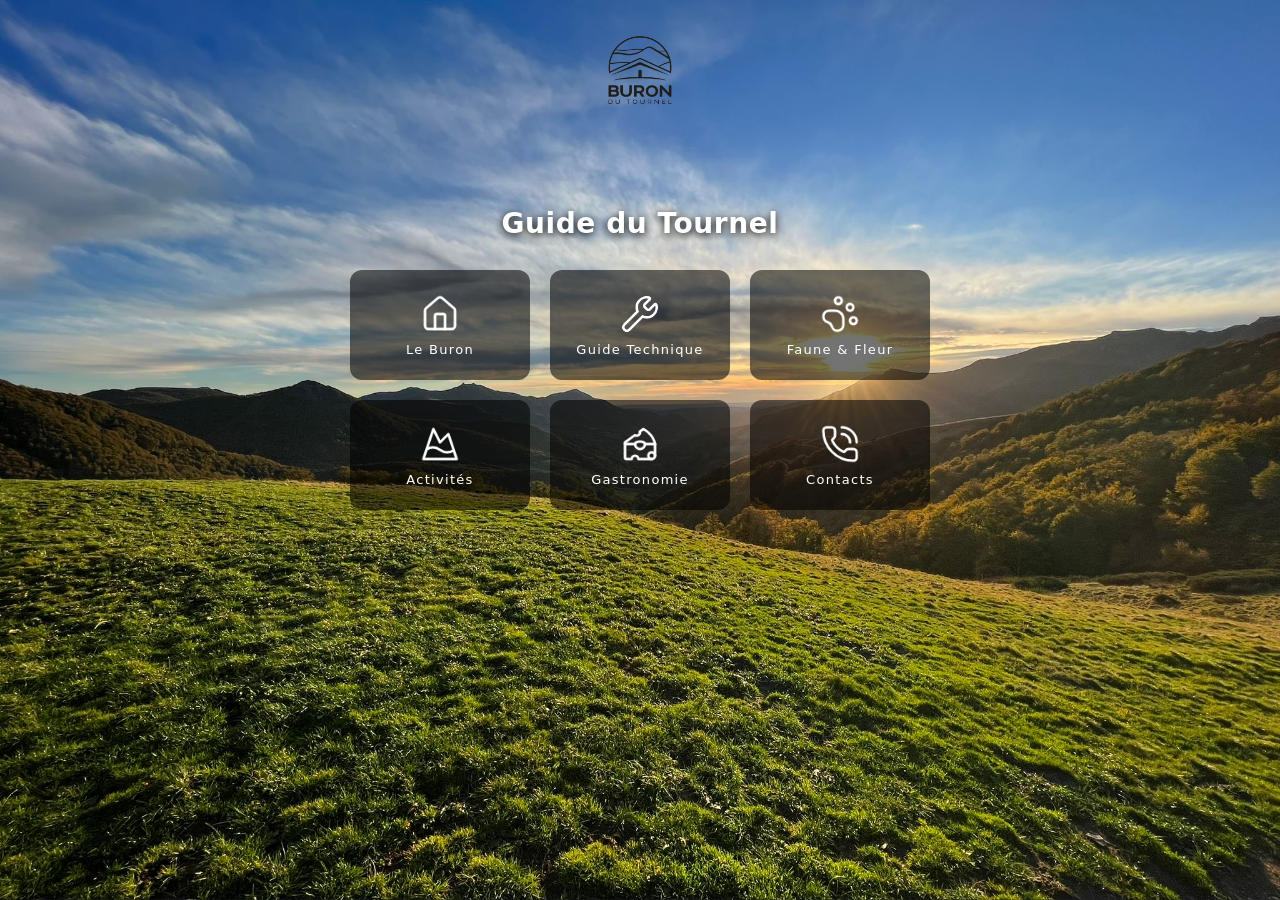
==== index.html @ 58b6298d "update leburon.html" ====
<!DOCTYPE html>
<html lang="fr">
<head>

  <meta charset="UTF-8">
  <meta name="viewport" content="width=device-width, initial-scale=1.0">
  
  <title>Guide du Tournel</title>
  
  <link rel="manifest" href="./manifest.json">
  <link rel="stylesheet" href="./css/styles.css">
  <link rel="stylesheet" href="./css/pages.css">
  <link rel="icon" href="./img/logo.png" type="image/png"/>

</head>

<body>
  <!-- Persistent background, never reloaded between pages -->
  <div class="background"></div>

  <header class="nav">
    <a href="#" data-page="home" class="nav-logo-link" aria-label="Go to home">
      <img src="./img/logo-192.png" alt="Logo" class="nav-logo">
    </a>
  </header>

  <main id="content">
      <!-- Page content gets injected here by router.js -->
  </main>

  <footer class="bottom-nav" id="bottomNav">
    <!-- Arrows &#9664/&#9654 -->
    <button class="nav-arrow" id="navBack" aria-label="Go back">&#10094;</button>
    
    <a href="#" data-page="home" class="nav-link">
      <img src="./img/house_br.png" alt="" class="nav-icon">
      <!--<span>Accueil</span>-->
    </a>
    <!--
    <a href="#" data-page="about" class="nav-link">Infos</a>
    -->
    
    <button class="nav-arrow" id="navForward" aria-label="Go forward">&#10095;</button>
  </footer>

  <!-- Order matters -->
  <script src="./js/gallery_carousel.js"></script>
  <script src="./js/router.js"></script>  
  <script src="./js/header_nav.js"></script> 
  <script src="./js/footer_nav.js"></script>  
  <script src="./js/main.js"></script>
</body>
</html>
---- css/styles.css ----
/* ---------- index.html ------------*/
/* ----------- home.html ------------*/

/* ---------- Reset / base --------- */
* {
  box-sizing: border-box;
}

html, body {
  margin: 0;
  padding: 0;
  height: 100%;
  font-family: system-ui, -apple-system, "Segoe UI", Roboto, sans-serif;
  color: #f0f0f5;
}

/* ---------- Persistent background ---------- */
/* This element is created once in index.html and never removed,
   so it never flashes/reloads between "page" changes. */
.background {
  position: fixed;
  inset: 0;
  z-index: -1;
  /*background: linear-gradient(to bottom, #1e1e2f, #2b2b45);*/
  background-image: url("../img/view1.jpg");
  background-size: cover;
  background-position: center;
  background-repeat: no-repeat;
  background-attachment: fixed;
}

/* ---------- Header ---------- */
.nav {
  position: fixed;
  top: 0;
  left: 0;
  right: 0;
  z-index: 2;
  display: flex;
  align-items: center;
  justify-content: center;
  padding: 20px 0 0 0;/*1rem 2rem;*/
 /* background: rgba(30, 30, 47, 0.85);
  backdrop-filter: blur(8px);*/
}

.nav-logo-link {
  display: flex;
  align-items: center;
}

.nav-logo {
  height: 100px;
  display: block;
  transition: transform 0.1s linear, opacity 0.1s linear;
  will-change: transform;
}

/* ---------- Content area ---------- */
#content {
  position: relative;
  z-index: 1;
  min-height: 100%;

  opacity: 1;
  transition: opacity 0.2s ease;

  color:black;
  padding: 150px 0 4% 0;
}

#content.fading {
  opacity: 0;
}

/* ---------- Bottom nav (scroll-aware) ---------- */
.bottom-nav {
  position: fixed;
  left: 0;
  right: 0;
  bottom: 0;
  z-index: 2;
  display: flex;
  align-items: center;
  justify-content: center;
  gap: 2rem;
  padding: 0.8rem 0;
  background: rgba(30, 30, 47, 0.85);
  backdrop-filter: blur(8px);

  transform: translateY(100%);
  transition: transform 0.25s ease;
}

.bottom-nav.visible {
  transform: translateY(0);
}

.bottom-nav.hidden {
  display: none;
}

.nav-arrow {
  background: none;
  border: none;
  color: #f0f0f5;
  font-size: 1.4rem;
  cursor: pointer;
  opacity: 0.8;
  padding: 0 0.5rem;
  transition: opacity 0.15s ease;
}

.nav-arrow:hover {
  opacity: 1;
}

.nav-arrow:disabled {
  opacity: 0.3;
  cursor: default;
}

/* For text nav_link only 
.nav-link {
  color: #f0f0f5;
  text-decoration: none;
  font-weight: 600;
  opacity: 0.8;
  transition: opacity 0.15s ease;
}
*/

.nav-link {
  display: flex;
  flex-direction: column; /* or row, depending on layout */
  align-items: center;
  gap: 4px;
}

.nav-link:hover {
  opacity: 1;
}

.nav-icon {
  width: 22px;
  height: 22px;
  display: block;
}

/* ---------- HOME MENU ---------- */
.page_menu {
  padding:3% 5%;
  margin:0 15%;
  text-align: center;
}

/* MENU TITLE */
.page_menu h1 {
  margin-bottom: 30px;
  font-size: 28px;
  /*font-size: clamp(10px, 4vw, 35px);*/
  font-weight: 600;
  letter-spacing: 0.02em;
  color: white;
  text-shadow:
    0 2px 8px rgba(0, 0, 0, 1.5);
}

/* MENU GRID */
.menu {
  display: grid;
  grid-template-columns: repeat(3, 180px);
  gap:20px;
  justify-content: center;
}

/* ICON BUTTON */
.menu-item {
  display: flex;
  flex-direction: column;
  align-items: center;
  justify-content: center;

  width: 180px;
  height: 110px;

  background: rgba(0, 0, 0, 0.55);
  border-radius: 12px;

  text-decoration: none;
  color: white;

  transition: 0.2s ease;
}

/* ICON */
.menu-item img {
  width: 40px;
  height: 40px;
  margin-bottom: 8px;
}

/* LABEL */
.menu-item span {
  font-size: 13px;
  font-weight: 500;
  letter-spacing: 0.1em;
}

/* HOVER */
.menu-item:hover {
  background: rgba(0, 0, 0, 0.75);
  transform: scale(1.05);
}
---- css/pages.css ----
/* ---------- PAGES SETUP ---------- */
.page {
  padding:3% 5%;
  margin:0 15%;
  text-align: justify;
  background: rgba(252, 252, 252, 0.8);
}

/* -------- LeBuron TIMELINE -------- */
 .timeline {
    position: relative;
    max-width: 700px;
    margin: 40px auto 0 auto;
  }

.item {
    position: relative;
}

.item::after {
    content: "";
    position: absolute;
    left: 50%;
    top: 16px;          /* starts just below the dot */
    bottom: -10px;      /* extends into the next item */
    border-left: 4px dotted red;
    transform: translateX(-50%);
}

.item:last-child::after {
    display: none;
}

  /* the red dot marker on the line */
  .mark {
    position: absolute;
    left: 50%;
    top: 0;
    width: 15px;
    height: 15px;
    background: #e53228;
    border-radius: 50%;
    transform: translateX(-50%);
    z-index: 1;
  }

  .content_timeline {
    width: 50%;
    padding: 0 40px;
    box-sizing: border-box;
    /*background-color:pink;*/
    height: 100px;
  }

  /* odd items: text on the LEFT, right-aligned */
  .item:nth-child(odd) .content_timeline {
    margin-right: 50%;
    text-align: right;
  }

  /* even items: text on the RIGHT, left-aligned */
  .item:nth-child(even) .content_timeline {
    margin-left: 50%;
    text-align: left;
  }

  .date {
    color: #e53228;
    font-weight: 700;
    font-size: 1.1rem;
    margin: 0 0 4px 0;
  }

  .desc {
    color: #1a1a1a;
    font-size: 1.05rem;
    line-height: 1.4;
    margin: 0;
  }

  /* ---------- LeBuron GALERY ---------- */
    .carousel {
    position: relative;
    max-width: 700px;
    margin: 30px auto 0 auto;
    border-radius: 12px;
    overflow: hidden;
    background: #eee;
    box-shadow: 0 4px 20px rgba(0,0,0,0.08);
  }

  .carousel-track {
    position: relative;
    width: 100%;
    aspect-ratio: 4 / 3;
  }

  .slide {
    position: absolute;
    inset: 0;
    opacity: 0;
    transition: opacity 0.4s ease;
    pointer-events: none;
  }

  .slide.active {
    opacity: 1;
    pointer-events: auto;
  }

  .slide img {
    width: 100%;
    height: 100%;
    object-fit: cover;
    display: block;
    cursor: pointer;
  }

  .caption-bar {
    position: absolute;
    bottom: 0;
    left: 0;
    right: 0;
    padding: 14px 18px;
    background: linear-gradient(to top, rgba(0,0,0,0.65), transparent);
    color: #fff;
    font-size: 0.95rem;
    display: flex;
    justify-content: space-between;
    align-items: center;
  }

  .expand-btn {
    background: rgba(255,255,255,0.15);
    border: none;
    color: #fff;
    border-radius: 6px;
    width: 30px;
    height: 30px;
    cursor: pointer;
    font-size: 0.9rem;
  }

  .expand-btn:hover {
    background: #e53228;
  }

  /* --- CAROUSEL ARROWS --- */
  .car-btn {
    position: absolute;
    top: 50%;
    transform: translateY(-50%);
    width: 42px;
    height: 42px;
    border-radius: 50%;
    border: none;
    background: rgba(255,255,255,0.85);
    box-shadow: 0 2px 10px rgba(0,0,0,0.15);
    font-size: 1.3rem;
    color: #1a1a1a;
    cursor: pointer;
    z-index: 5;
  }

  .car-btn:hover {
    background: #e53228;
    color: #fff;
  }

  .car-btn.prev { left: 14px; }
  .car-btn.next { right: 14px; }

  /* --- DOTS --- */
  .dots {
    display: flex;
    justify-content: center;
    gap: 8px;
    margin-top: 16px;
  }

  .dot {
    width: 9px;
    height: 9px;
    border-radius: 50%;
    background: #d9d9d9;
    cursor: pointer;
    border: none;
    padding: 0;
    transition: background 0.2s ease;
  }

  .dot.active {
    background: #e53228;
  }

  /* --- FULLSCREEN VIEWER --- */
  .viewer {
    display: none;
    position: fixed;
    inset: 0;
    background: rgba(0,0,0,0.92);
    align-items: center;
    justify-content: center;
    z-index: 100;
    padding: 20px;
  }

  .viewer.active {
    display: flex;
  }

  .viewer img {
    max-width: 92vw;
    max-height: 88vh;
    border-radius: 6px;
    box-shadow: 0 10px 40px rgba(0,0,0,0.5);
  }

  .viewer .caption {
    position: absolute;
    bottom: 30px;
    left: 0;
    right: 0;
    text-align: center;
    color: #ddd;
    font-size: 0.95rem;
  }

  .viewer .close,
  .viewer .prev,
  .viewer .next {
    position: absolute;
    background: none;
    border: none;
    color: #fff;
    font-size: 2rem;
    cursor: pointer;
    line-height: 1;
    padding: 10px;
    user-select: none;
  }

  .viewer .close { top: 20px; right: 30px; }
  .viewer .prev { left: 20px; top: 50%; transform: translateY(-50%); }
  .viewer .next { right: 20px; top: 50%; transform: translateY(-50%); }

  .viewer .close:hover,
  .viewer .prev:hover,
  .viewer .next:hover {
    color: #e53228;
  }
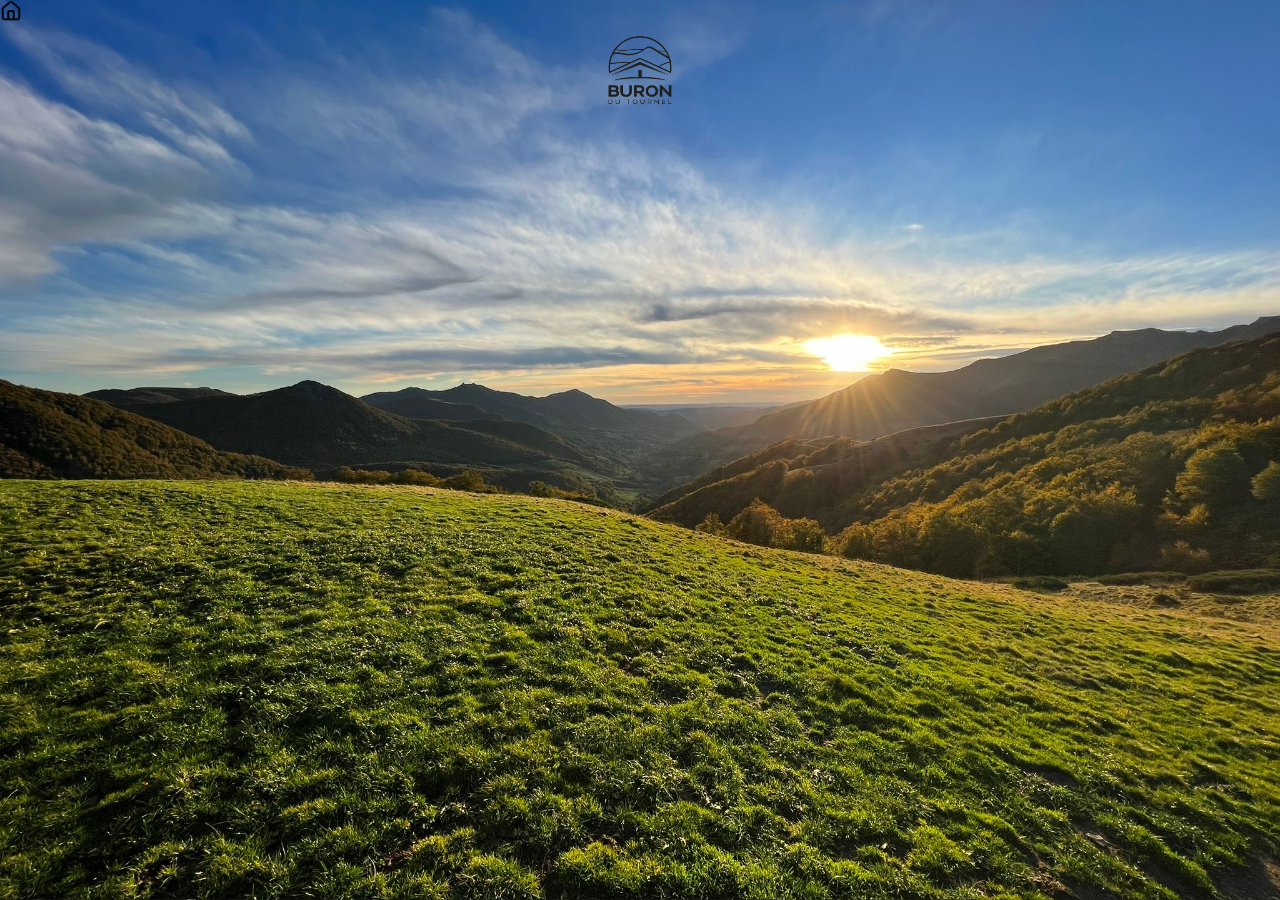
==== commit 3be6861b: "Add files via upload" ====
--- a/index.html
+++ b/index.html
@@ -1,53 +1,53 @@
-<!DOCTYPE html>
-<html lang="fr">
-<head>
-
-  <meta charset="UTF-8">
-  <meta name="viewport" content="width=device-width, initial-scale=1.0">
-  
-  <title>Guide du Tournel</title>
-  
-  <link rel="manifest" href="./manifest.json">
-  <link rel="stylesheet" href="./css/styles.css">
-  <link rel="stylesheet" href="./css/pages.css">
-  <link rel="icon" href="./img/logo.png" type="image/png"/>
-
-</head>
-
-<body>
-  <!-- Persistent background, never reloaded between pages -->
-  <div class="background"></div>
-
-  <header class="nav">
-    <a href="#" data-page="home" class="nav-logo-link" aria-label="Go to home">
-      <img src="./img/logo-192.png" alt="Logo" class="nav-logo">
-    </a>
-  </header>
-
-  <main id="content">
-      <!-- Page content gets injected here by router.js -->
-  </main>
-
-  <footer class="bottom-nav" id="bottomNav">
-    <!-- Arrows &#9664/&#9654 -->
-    <button class="nav-arrow" id="navBack" aria-label="Go back">&#10094;</button>
-    
-    <a href="#" data-page="home" class="nav-link">
-      <img src="./img/house_br.png" alt="" class="nav-icon">
-      <!--<span>Accueil</span>-->
-    </a>
-    <!--
-    <a href="#" data-page="about" class="nav-link">Infos</a>
-    -->
-    
-    <button class="nav-arrow" id="navForward" aria-label="Go forward">&#10095;</button>
-  </footer>
-
-  <!-- Order matters -->
-  <script src="./js/gallery_carousel.js"></script>
-  <script src="./js/router.js"></script>  
-  <script src="./js/header_nav.js"></script> 
-  <script src="./js/footer_nav.js"></script>  
-  <script src="./js/main.js"></script>
-</body>
-</html>
+<!DOCTYPE html>
+<html lang="fr">
+<head>
+
+  <meta charset="UTF-8">
+  <meta name="viewport" content="width=device-width, initial-scale=1.0">
+  
+  <title>Guide du Tournel</title>
+  
+  <link rel="manifest" href="./manifest.json">
+  <link rel="stylesheet" href="./css/styles.css">
+  <link rel="stylesheet" href="./css/leburon.css">
+  <link rel="stylesheet" href="./css/flore.css">
+  <link rel="stylesheet" href="./css/gastro.css">
+  <link rel="stylesheet" href="./css/guide.css">
+  <link rel="icon" href="./img/logo.png" type="image/png"/>
+
+</head>
+
+<body>
+  <!-- Persistent background, never reloaded between pages -->
+  <div class="background"></div>
+
+  <header class="nav">
+    <!--<a href="#" data-page="home" class="nav-logo-link" aria-label="Go to home"></a>-->
+    <img src="./img/logo-192.png" alt="Logo" class="nav-logo">   
+  </header>
+
+  <main id="content">
+      <!-- Page content gets injected here by router.js -->
+  </main>
+
+  <!-- Landscape-only home button; hidden entirely on the home screen -->
+  <a href="#" data-page="home" class="home-fab" aria-label="Retour à l'accueil">
+    <img src="./img/house.png" alt="" class="nav-icon">
+  </a>
+
+  <footer class="bottom-nav" id="bottomNav">
+    <a href="#" data-page="home" class="nav-link">
+      <img src="./img/house.png" alt="" class="nav-icon">
+      <!--<span>Accueil</span>-->
+    </a>
+    <!--
+    <a href="#" data-page="about" class="nav-link">Infos</a>
+    -->
+  </footer>
+
+  <!-- Order matters -->
+  <script src="./js/gallery-engine.js"></script>
+  <script src="./js/router.js"></script>
+  <script src="./js/main.js"></script>
+</body>
+</html>
--- a/css/styles.css
+++ b/css/styles.css
@@ -1,5 +1,9 @@
 /* ---------- index.html ------------*/
 /* ----------- home.html ------------*/
+
+/* https://whatismyviewport.com for Tablet Redmi SE */
+/* 1097px x 547px */
+/*  686px x 959px */
 
 /* ---------- Reset / base --------- */
 * {
@@ -35,7 +39,7 @@
   top: 0;
   left: 0;
   right: 0;
-  z-index: 2;
+  z-index: 0;
   display: flex;
   align-items: center;
   justify-content: center;
@@ -44,10 +48,7 @@
   backdrop-filter: blur(8px);*/
 }
 
-.nav-logo-link {
-  display: flex;
-  align-items: center;
-}
+/*.nav-logo-link { display: flex; align-items: center; */
 
 .nav-logo {
   height: 100px;
@@ -58,15 +59,21 @@
 
 /* ---------- Content area ---------- */
 #content {
-  position: relative;
+  position: fixed;
+  top: 0;
+  left: 0;
+  right: 0;
+  bottom: 0;
   z-index: 1;
-  min-height: 100%;
+
+  overflow-y: auto;
+  -webkit-overflow-scrolling: touch;
 
   opacity: 1;
   transition: opacity 0.2s ease;
 
   color:black;
-  padding: 150px 0 4% 0;
+  padding: 130px 0 4% 0;
 }
 
 #content.fading {
@@ -212,3 +219,45 @@
   background: rgba(0, 0, 0, 0.75);
   transform: scale(1.05);
 }
+
+/* ---------- PAGES SETUP ---------- */
+.page {
+padding: 30px 50px;
+text-align: justify;
+background: rgba(252, 252, 252, 0.8);
+box-sizing: border-box;
+width: 959px;
+margin: 0 auto;
+}
+
+.page h1 { 
+  text-align: center;
+  font-size: 28px;
+}
+
+/* Tablet Portrait - Content height */
+@media (orientation: portrait){
+  .page {
+    width: 686px;
+  }
+}
+
+ h2 {
+    margin:25px 0 0 0;
+  }
+
+/*
+.page_flore {
+padding: 30px 50px;
+background: #2b2b45;
+background: rgba(252, 252, 252, 0.8); 
+box-sizing: border-box;
+width: 959px;
+margin: 0 auto;
+}
+
+.page_flore h1 {
+
+  font-size: 20px;    
+}*/
+
--- a/css/leburon.css
+++ b/css/leburon.css
@@ -0,0 +1,248 @@
+/* -------- leburon.html -------- */
+
+/* -------- TIMELINE -------- */
+ .timeline {
+    position: relative;
+    max-width: 700px;
+    margin: 40px auto 0 auto;
+  }
+
+.item {
+    position: relative;
+}
+
+.item::after {
+    content: "";
+    position: absolute;
+    left: 50%;
+    top: 16px;          /* starts just below the dot */
+    bottom: -10px;      /* extends into the next item */
+    border-left: 4px dotted red;
+    transform: translateX(-50%);
+}
+
+.item:last-child::after {
+    display: none;
+}
+
+  /* the red dot marker on the line */
+  .mark {
+    position: absolute;
+    left: 50%;
+    top: 0;
+    width: 15px;
+    height: 15px;
+    background: #e53228;
+    border-radius: 50%;
+    transform: translateX(-50%);
+    z-index: 1;
+  }
+
+  .content_timeline {
+    width: 50%;
+    padding: 0 40px;
+    box-sizing: border-box;
+    /*background-color:pink;*/
+    height: 100px;
+  }
+
+  /* odd items: text on the LEFT, right-aligned */
+  .item:nth-child(odd) .content_timeline {
+    margin-right: 50%;
+    text-align: right;
+  }
+
+  /* even items: text on the RIGHT, left-aligned */
+  .item:nth-child(even) .content_timeline {
+    margin-left: 50%;
+    text-align: left;
+  }
+
+  .date {
+    color: #e53228;
+    font-weight: 700;
+    font-size: 1.1rem;
+    margin: 0 0 4px 0;
+  }
+
+  .desc {
+    color: #1a1a1a;
+    font-size: 1.05rem;
+    line-height: 1.4;
+    margin: 0;
+  }
+
+  /* ---------- LeBuron GALERY ---------- */
+    .carousel {
+    position: relative;
+    max-width: 700px;
+    margin: 30px auto 0 auto;
+    border-radius: 12px;
+    overflow: hidden;
+    background: #eee;
+    box-shadow: 0 4px 20px rgba(0,0,0,0.08);
+  }
+
+  .carousel-track {
+    position: relative;
+    width: 100%;
+    aspect-ratio: 4 / 3;
+  }
+
+  .slide {
+    position: absolute;
+    inset: 0;
+    opacity: 0;
+    transition: opacity 0.4s ease;
+    pointer-events: none;
+  }
+
+  .slide.active {
+    opacity: 1;
+    pointer-events: auto;
+  }
+
+  .slide img {
+    width: 100%;
+    height: 100%;
+    object-fit: cover;
+    display: block;
+    cursor: pointer;
+  }
+
+  .caption-bar {
+    position: absolute;
+    bottom: 0;
+    left: 0;
+    right: 0;
+    padding: 14px 18px;
+    background: linear-gradient(to top, rgba(0,0,0,0.65), transparent);
+    color: #fff;
+    font-size: 0.9rem;
+    display: flex;
+    justify-content: space-between;
+    align-items: center;
+  }
+
+  .expand-btn {
+    background: rgba(255,255,255,0.15);
+    border: none;
+    color: #fff;
+    border-radius: 6px;
+    width: 30px;
+    height: 30px;
+    cursor: pointer;
+    font-size: 0.9rem;
+  }
+
+  .expand-btn:hover {
+    background: #e53228;
+  }
+
+  /* --- CAROUSEL ARROWS --- */
+  .car-btn {
+    position: absolute;
+    top: 50%;
+    transform: translateY(-50%);
+    width: 42px;
+    height: 42px;
+    border-radius: 50%;
+    border: none;
+    background: rgba(255,255,255,0.85);
+    box-shadow: 0 2px 10px rgba(0,0,0,0.15);
+    font-size: 1.3rem;
+    color: #1a1a1a;
+    cursor: pointer;
+    z-index: 5;
+  }
+
+  .car-btn:hover {
+    background: #e53228;
+    color: #fff;
+  }
+
+  .car-btn.prev { left: 14px; }
+  .car-btn.next { right: 14px; }
+
+  /* --- DOTS --- */
+  .dots {
+    display: flex;
+    justify-content: center;
+    gap: 8px;
+    margin-top: 16px;
+  }
+
+  .dot {
+    width: 9px;
+    height: 9px;
+    border-radius: 50%;
+    background: #d9d9d9;
+    cursor: pointer;
+    border: none;
+    padding: 0;
+    transition: background 0.2s ease;
+  }
+
+  .dot.active {
+    background: #e53228;
+  }
+
+  /* --- FULLSCREEN VIEWER --- */
+  .viewer {
+    display: none;
+    position: fixed;
+    inset: 0;
+    background: rgba(0,0,0,0.92);
+    align-items: center;
+    justify-content: center;
+    z-index: 100;
+    padding: 20px;
+    flex-direction: column; /*position "alt" subtitle*/
+  }
+
+  .viewer.active {
+    display: flex;
+  }
+
+  .viewer img {
+    max-width: 92vw;
+    max-height: 88vh;
+    border-radius: 6px;
+    box-shadow: 0 10px 40px rgba(0,0,0,0.5);
+  }
+
+  .viewer .caption {
+    /*position: absolute;*/
+    margin-top: 10px;
+    position: static;
+    bottom: 30px;
+    left: 0;
+    right: 0;
+    text-align: center;
+    color: #ddd;
+    font-size: 0.9rem;
+  }
+
+  .viewer .close,
+  .viewer .prev,
+  .viewer .next {
+    position: absolute;
+    background: none;
+    border: none;
+    color: #fff;
+    font-size: 2rem;
+    cursor: pointer;
+    line-height: 1;
+    padding: 10px;
+    user-select: none;
+  }
+
+  .viewer .close { top: 20px; right: 30px; }
+  .viewer .prev { left: 20px; top: 50%; transform: translateY(-50%); }
+  .viewer .next { right: 20px; top: 50%; transform: translateY(-50%); }
+
+  .viewer .close:hover,
+  .viewer .prev:hover,
+  .viewer .next:hover {
+    color: #e53228;
+  }
--- a/css/flore.css
+++ b/css/flore.css
@@ -0,0 +1,171 @@
+* { box-sizing: border-box; }
+
+  :root {
+    --ink: #1a1a1a;
+    --paper: #fcfcfc;
+    --night: #2b2b45;
+    --accent: #e53228;
+  }
+
+  .subhead {
+    color:black;
+    font-size: 0.9rem;
+    margin: 0;
+    font-style: italic;
+    text-align:justify; 
+  }
+
+  /* --- Grid of cards --- */
+.card-grid {
+  display: flex;
+  gap: 20px;
+  overflow-x: auto;
+  padding: 10px 0 20px;
+  scroll-snap-type: x mandatory;
+  -webkit-overflow-scrolling: touch;
+}
+
+.card-grid::-webkit-scrollbar {
+  height: 8px;
+}
+.card-grid > div {
+  flex: 0 0 220px;
+  scroll-snap-align: center;
+}
+
+  .card-title {
+    color: var(--paper);
+    font-size: 0.95rem;
+    font-weight: 600;
+    text-align: center;
+    margin: 0 0 10px 0;
+  }
+
+  .card {
+    background: none;
+    border: none;
+    padding: 0;
+    cursor: pointer;
+    display: block;
+    width: 100%;
+    font: inherit;
+    color: inherit;
+  }
+
+  .card-frame {
+    position: relative;
+    width: 100%;
+    aspect-ratio: 3 / 4;
+    border-radius: 12px;
+    overflow: hidden;
+    box-shadow: 0 4px 16px rgba(0,0,0,0.35);
+    transition: transform 0.15s ease, box-shadow 0.15s ease;
+  }
+
+  .card:hover .card-frame,
+  .card:focus-visible .card-frame {
+    transform: translateY(-3px);
+    box-shadow: 0 8px 22px rgba(0,0,0,0.45);
+  }
+
+  .card:focus-visible {
+    outline: 2px solid var(--accent);
+    outline-offset: 4px;
+    border-radius: 12px;
+  }
+
+  .card-frame img { width: 100%; height: 100%; object-fit: cover; display: block; }
+
+  .card-label {
+    position: absolute;
+    left: 0; right: 0; bottom: 0;
+    padding: 22px 10px 8px;
+    background: linear-gradient(to top, rgba(0,0,0,0.75), rgba(0,0,0,0));
+    color: #fff;
+    font-size: 0.75rem;
+    text-align: center;
+  }
+
+  .card-label strong,
+  .card-label em {
+    display: block;
+  }
+
+  .card-label strong {
+    font-size: 0.85rem;
+    font-weight: 500;  
+  }
+
+  /* --- Modal (native <dialog>) --- */
+  dialog.modal-box {
+    border: none;
+    border-radius: 14px;
+    padding: 0;
+    max-width: 420px;
+    width: 90vw;
+    background: var(--paper);
+    overflow: hidden;
+  }
+
+  dialog.modal-box::backdrop {
+    background: rgba(10, 10, 20, 0.88);
+  }
+
+  .modal-close {
+    position: absolute;
+    top: 10px;
+    right: 12px;
+    width: 34px;
+    height: 34px;
+    border-radius: 50%;
+    border: none;
+    background: rgba(0,0,0,0.06);
+    color: var(--ink);
+    font-size: 1.1rem;
+    line-height: 1;
+    cursor: pointer;
+  }
+
+  .modal-close:hover { background: rgba(0,0,0,0.12); }
+
+  .modal-title {
+    padding: 16px 50px 10px 20px;
+    font-size: 1.1rem;
+    color: var(--accent);
+    margin: 0;
+  }
+
+  .modal-gallery {
+    display: flex;
+    overflow-x: auto;
+    scroll-snap-type: x mandatory;
+    -webkit-overflow-scrolling: touch;
+    scrollbar-width: none;
+  }
+
+  .modal-gallery::-webkit-scrollbar { display: none; }
+
+  .modal-slide {
+    flex: 0 0 100%;
+    width: 100%;
+    height: 460px;
+    scroll-snap-align: center;
+  }
+
+  .modal-slide img {
+    width: 100%;
+    height: 100%;
+    object-fit: cover;
+    display: block;
+  }
+
+  .modal-caption {
+    padding: 14px 20px 18px;
+    line-height: 1.4;
+    font-size: 0.92rem;
+    color: var(--ink);
+    margin: 0;
+    text-align: justify;
+  }
+
+ 
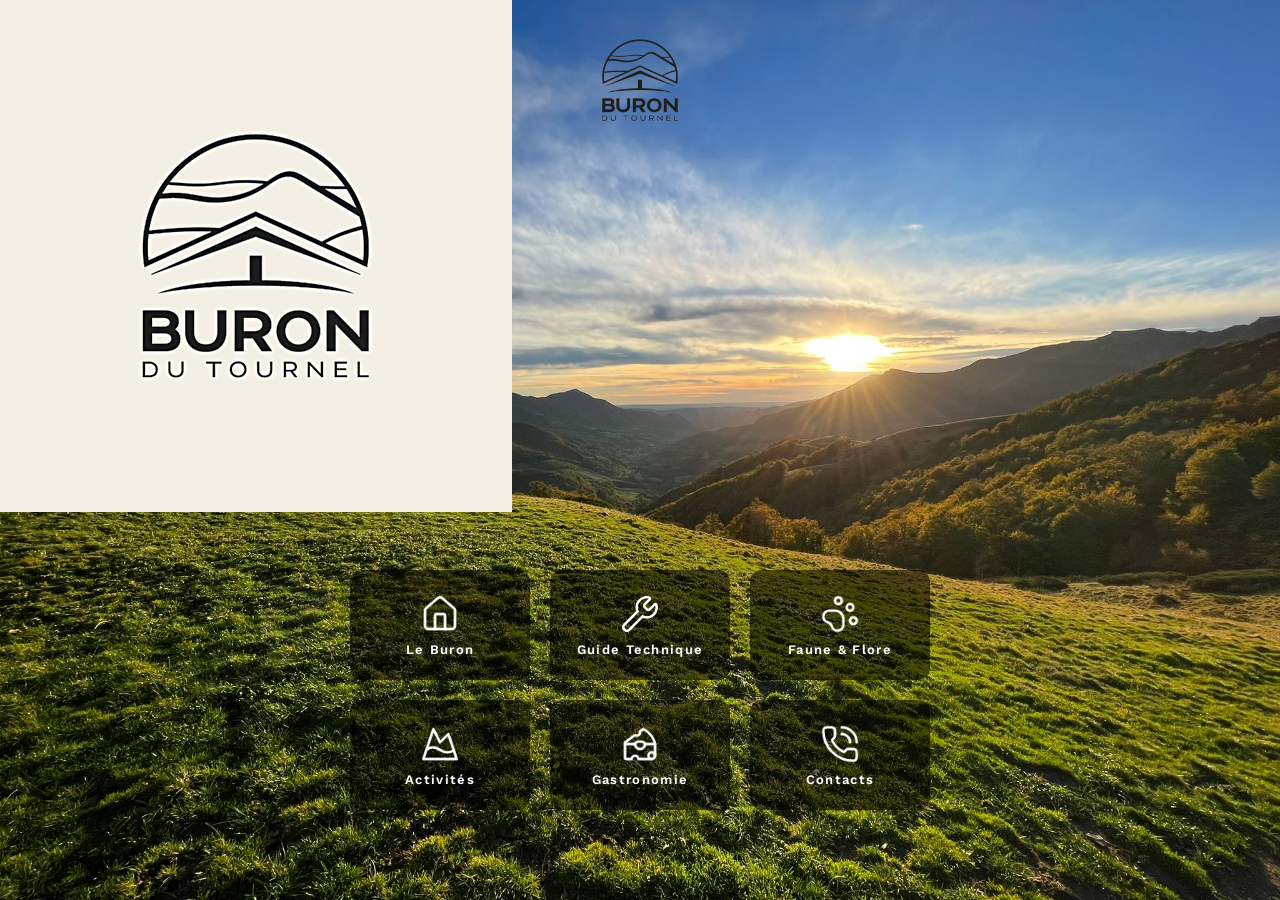
==== commit 59d292ed: "Add files via upload" ====
--- a/index.html
+++ b/index.html
@@ -18,6 +18,14 @@
 </head>
 
 <body>
+  <!-- Startup splash overlay: covers the page until router.js confirms the
+       home page is actually rendered and fonts are loaded (see router.js).
+       Same background/logo as the native OS splash screen (manifest.json)
+       so the handoff between them looks like one continuous launch. -->
+  <div id="app-splash">
+    <img src="./img/logo-512-v3.png" alt="" class="splash-logo">
+  </div>
+
   <!-- Persistent background, never reloaded between pages -->
   <div class="background"></div>
 
--- a/css/styles.css
+++ b/css/styles.css
@@ -1,263 +1,469 @@
-/* ---------- index.html ------------*/
-/* ----------- home.html ------------*/
-
-/* https://whatismyviewport.com for Tablet Redmi SE */
-/* 1097px x 547px */
-/*  686px x 959px */
-
-/* ---------- Reset / base --------- */
-* {
-  box-sizing: border-box;
-}
-
-html, body {
-  margin: 0;
-  padding: 0;
-  height: 100%;
-  font-family: system-ui, -apple-system, "Segoe UI", Roboto, sans-serif;
-  color: #f0f0f5;
-}
-
-/* ---------- Persistent background ---------- */
-/* This element is created once in index.html and never removed,
-   so it never flashes/reloads between "page" changes. */
-.background {
-  position: fixed;
-  inset: 0;
-  z-index: -1;
-  /*background: linear-gradient(to bottom, #1e1e2f, #2b2b45);*/
-  background-image: url("../img/view1.jpg");
-  background-size: cover;
-  background-position: center;
-  background-repeat: no-repeat;
-  background-attachment: fixed;
-}
-
-/* ---------- Header ---------- */
-.nav {
-  position: fixed;
-  top: 0;
-  left: 0;
-  right: 0;
-  z-index: 0;
-  display: flex;
-  align-items: center;
-  justify-content: center;
-  padding: 20px 0 0 0;/*1rem 2rem;*/
- /* background: rgba(30, 30, 47, 0.85);
-  backdrop-filter: blur(8px);*/
-}
-
-/*.nav-logo-link { display: flex; align-items: center; */
-
-.nav-logo {
-  height: 100px;
-  display: block;
-  transition: transform 0.1s linear, opacity 0.1s linear;
-  will-change: transform;
-}
-
-/* ---------- Content area ---------- */
-#content {
-  position: fixed;
-  top: 0;
-  left: 0;
-  right: 0;
-  bottom: 0;
-  z-index: 1;
-
-  overflow-y: auto;
-  -webkit-overflow-scrolling: touch;
-
-  opacity: 1;
-  transition: opacity 0.2s ease;
-
-  color:black;
-  padding: 130px 0 4% 0;
-}
-
-#content.fading {
-  opacity: 0;
-}
-
-/* ---------- Bottom nav (scroll-aware) ---------- */
-.bottom-nav {
-  position: fixed;
-  left: 0;
-  right: 0;
-  bottom: 0;
-  z-index: 2;
-  display: flex;
-  align-items: center;
-  justify-content: center;
-  gap: 2rem;
-  padding: 0.8rem 0;
-  background: rgba(30, 30, 47, 0.85);
-  backdrop-filter: blur(8px);
-
-  transform: translateY(100%);
-  transition: transform 0.25s ease;
-}
-
-.bottom-nav.visible {
-  transform: translateY(0);
-}
-
-.bottom-nav.hidden {
-  display: none;
-}
-
-.nav-arrow {
-  background: none;
-  border: none;
-  color: #f0f0f5;
-  font-size: 1.4rem;
-  cursor: pointer;
-  opacity: 0.8;
-  padding: 0 0.5rem;
-  transition: opacity 0.15s ease;
-}
-
-.nav-arrow:hover {
-  opacity: 1;
-}
-
-.nav-arrow:disabled {
-  opacity: 0.3;
-  cursor: default;
-}
-
-/* For text nav_link only 
-.nav-link {
-  color: #f0f0f5;
-  text-decoration: none;
-  font-weight: 600;
-  opacity: 0.8;
-  transition: opacity 0.15s ease;
-}
-*/
-
-.nav-link {
-  display: flex;
-  flex-direction: column; /* or row, depending on layout */
-  align-items: center;
-  gap: 4px;
-}
-
-.nav-link:hover {
-  opacity: 1;
-}
-
-.nav-icon {
-  width: 22px;
-  height: 22px;
-  display: block;
-}
-
-/* ---------- HOME MENU ---------- */
-.page_menu {
-  padding:3% 5%;
-  margin:0 15%;
-  text-align: center;
-}
-
-/* MENU TITLE */
-.page_menu h1 {
-  margin-bottom: 30px;
-  font-size: 28px;
-  /*font-size: clamp(10px, 4vw, 35px);*/
-  font-weight: 600;
-  letter-spacing: 0.02em;
-  color: white;
-  text-shadow:
-    0 2px 8px rgba(0, 0, 0, 1.5);
-}
-
-/* MENU GRID */
-.menu {
-  display: grid;
-  grid-template-columns: repeat(3, 180px);
-  gap:20px;
-  justify-content: center;
-}
-
-/* ICON BUTTON */
-.menu-item {
-  display: flex;
-  flex-direction: column;
-  align-items: center;
-  justify-content: center;
-
-  width: 180px;
-  height: 110px;
-
-  background: rgba(0, 0, 0, 0.55);
-  border-radius: 12px;
-
-  text-decoration: none;
-  color: white;
-
-  transition: 0.2s ease;
-}
-
-/* ICON */
-.menu-item img {
-  width: 40px;
-  height: 40px;
-  margin-bottom: 8px;
-}
-
-/* LABEL */
-.menu-item span {
-  font-size: 13px;
-  font-weight: 500;
-  letter-spacing: 0.1em;
-}
-
-/* HOVER */
-.menu-item:hover {
-  background: rgba(0, 0, 0, 0.75);
-  transform: scale(1.05);
-}
-
-/* ---------- PAGES SETUP ---------- */
-.page {
-padding: 30px 50px;
-text-align: justify;
-background: rgba(252, 252, 252, 0.8);
-box-sizing: border-box;
-width: 959px;
-margin: 0 auto;
-}
-
-.page h1 { 
-  text-align: center;
-  font-size: 28px;
-}
-
-/* Tablet Portrait - Content height */
-@media (orientation: portrait){
-  .page {
-    width: 686px;
-  }
-}
-
- h2 {
-    margin:25px 0 0 0;
-  }
-
-/*
-.page_flore {
-padding: 30px 50px;
-background: #2b2b45;
-background: rgba(252, 252, 252, 0.8); 
-box-sizing: border-box;
-width: 959px;
-margin: 0 auto;
-}
-
-.page_flore h1 {
-
-  font-size: 20px;    
-}*/
-
+/* ---------- index.html ------------*/
+/* ----------- home.html ------------*/
+
+/* https://whatismyviewport.com for Tablet Redmi SE */
+/* 1097px x 547px */
+/*  686px x 959px */
+
+/* ---------- Self-hosted fonts (offline-first, no CDN) ---------- */
+
+@font-face {
+  font-family: "Newsreader";
+  src: url("../fonts/newsreader/newsreader-400.woff2") format("woff2");
+  font-weight: 400;
+  font-style: normal;
+  font-display: swap;
+}
+@font-face {
+  font-family: "Newsreader";
+  src: url("../fonts/newsreader/newsreader-400-italic.woff2") format("woff2");
+  font-weight: 400;
+  font-style: italic;
+  font-display: swap;
+}
+@font-face {
+  font-family: "Newsreader";
+  src: url("../fonts/newsreader/newsreader-500.woff2") format("woff2");
+  font-weight: 500;
+  font-style: normal;
+  font-display: swap;
+}
+@font-face {
+  font-family: "Newsreader";
+  src: url("../fonts/newsreader/newsreader-500-italic.woff2") format("woff2");
+  font-weight: 500;
+  font-style: italic;
+  font-display: swap;
+}
+@font-face {
+  font-family: "Newsreader";
+  src: url("../fonts/newsreader/newsreader-600.woff2") format("woff2");
+  font-weight: 600;
+  font-style: normal;
+  font-display: swap;
+}
+@font-face {
+  font-family: "Newsreader";
+  src: url("../fonts/newsreader/newsreader-600-italic.woff2") format("woff2");
+  font-weight: 600;
+  font-style: italic;
+  font-display: swap;
+}
+@font-face {
+  font-family: "Newsreader";
+  src: url("../fonts/newsreader/newsreader-700.woff2") format("woff2");
+  font-weight: 700;
+  font-style: normal;
+  font-display: swap;
+}
+
+@font-face {
+  font-family: "Work Sans";
+  src: url("../fonts/work-sans/work-sans-400.woff2") format("woff2");
+  font-weight: 400;
+  font-style: normal;
+  font-display: swap;
+}
+@font-face {
+  font-family: "Work Sans";
+  src: url("../fonts/work-sans/work-sans-400-italic.woff2") format("woff2");
+  font-weight: 400;
+  font-style: italic;
+  font-display: swap;
+}
+@font-face {
+  font-family: "Work Sans";
+  src: url("../fonts/work-sans/work-sans-500.woff2") format("woff2");
+  font-weight: 500;
+  font-style: normal;
+  font-display: swap;
+}
+@font-face {
+  font-family: "Work Sans";
+  src: url("../fonts/work-sans/work-sans-600.woff2") format("woff2");
+  font-weight: 600;
+  font-style: normal;
+  font-display: swap;
+}
+@font-face {
+  font-family: "Work Sans";
+  src: url("../fonts/work-sans/work-sans-700.woff2") format("woff2");
+  font-weight: 700;
+  font-style: normal;
+  font-display: swap;
+}
+
+:root {
+  --font-ui: "Work Sans", system-ui, Roboto, "Segoe UI", -apple-system, "SF Pro Text", "Helvetica Neue", Arial, sans-serif;
+  --font-serif: "Newsreader", serif;
+  /* Portrait width of the reference Redmi tablet (see viewport note above);
+     .page is pinned to this so it stays the same size in both orientations. */
+  --page-width: 686px;
+  --nav-clearance: 130px; /* matches #content's top padding, reserved for the logo */
+  --content-bottom-pad: 4%; /* matches #content's bottom padding */
+  --bottom-nav-height: 64px; /* .bottom-nav's rendered height (~48px) + breathing room */
+}
+
+/* ---------- Reset / base --------- */
+* {
+  box-sizing: border-box;
+  /* Kills the default Android/Chrome blue-gray flash shown on any
+     tappable element while pressed (buttons, links, .menu-item, etc.).
+     Desktop never shows this — it's a touch-only browser default, which
+     is why the laptop looked fine and the tablet didn't. */
+  -webkit-tap-highlight-color: transparent;
+}
+
+html, body {
+  margin: 0;
+  padding: 0;
+  height: 100%;
+  font-family: var(--font-ui);
+  color: #f0f0f5;
+}
+
+/* ---------- Persistent background ---------- */
+/* This element is created once in index.html and never removed,
+   so it never flashes/reloads between "page" changes. */
+.background {
+  position: fixed;
+  inset: 0;
+  z-index: -1;
+  /*background: linear-gradient(to bottom, #1e1e2f, #2b2b45);*/
+  background-image: url("../img/view1.jpg");
+  background-size: cover;
+  background-position: center;
+  background-repeat: no-repeat;
+  background-attachment: fixed;
+}
+
+/* ---------- Header ---------- */
+.nav {
+  position: fixed;
+  top: 0;
+  left: 0;
+  right: 0;
+  z-index: 0;
+  display: flex;
+  align-items: center;
+  justify-content: center;
+  padding: 20px 0 0 0;/*1rem 2rem;*/
+/*background: rgba(30, 30, 47, 0.85);
+backdrop-filter: blur(8px);*/
+}
+
+/*.nav-logo-link { display: flex; align-items: center; */
+
+.nav-logo {
+  height: 120px;
+  display: block;
+  transition: transform 0.1s linear, opacity 0.1s linear;
+  will-change: transform;
+}
+
+/* ---------- Content area ---------- */
+#content {
+  position: fixed;
+  top: 0;
+  left: 0;
+  right: 0;
+  bottom: 0;
+  z-index: 1;
+
+  overflow-y: auto;
+  -webkit-overflow-scrolling: touch;
+
+  opacity: 1;
+  transition: opacity 0.2s ease;
+
+  color:black;
+  padding: var(--nav-clearance) 0 var(--content-bottom-pad) 0;
+}
+
+#content.fading {
+  opacity: 0;
+}
+
+/* ---------- Bottom nav (portrait only, always visible) ---------- */
+.bottom-nav {
+  position: fixed;
+  left: 0;
+  right: 0;
+  bottom: 0;
+  z-index: 2;
+  display: flex;
+  align-items: center;
+  justify-content: center;
+  gap: 2rem;
+  padding: 0.8rem 0;
+  background: rgba(30, 30, 47, 0.85);
+  backdrop-filter: blur(8px);
+}
+
+/* Landscape: no bottom bar — replaced by .home-fab on the left edge */
+@media (orientation: landscape) {
+  .bottom-nav {
+    display: none;
+  }
+}
+
+/* Home screen: no navigation chrome in either orientation */
+body[data-page="home"] .bottom-nav,
+body[data-page="home"] .home-fab {
+  display: none;
+}
+
+/* ---------- Landscape home button ---------- */
+.home-fab {
+  display: none;
+  position: fixed;
+  left: 14px;
+  top: 50%;
+  transform: translateY(-50%);
+  z-index: 2;
+  align-items: center;
+  justify-content: center;
+  width: 52px;
+  height: 52px;
+  border-radius: 50%;
+  background: rgba(30, 30, 47, 0.85);
+  backdrop-filter: blur(8px);
+  box-shadow: 0 2px 10px rgba(0, 0, 0, 0.25);
+  transition: opacity 0.15s ease;
+}
+
+.home-fab:hover {
+  opacity: 0.85;
+}
+
+.home-fab:active {
+  opacity: 0.7;
+  transform: translateY(-50%) scale(0.92);
+}
+
+.home-fab img {
+  width: 24px;
+  height: 24px;
+  display: block;
+}
+
+@media (orientation: landscape) {
+  .home-fab {
+    display: flex;
+  }
+}
+
+/* For text nav_link only
+.nav-link {
+  color: #f0f0f5;
+  text-decoration: none;
+  font-weight: 600;
+  opacity: 0.8;
+  transition: opacity 0.15s ease;
+  font-family: var(--font-ui);
+}
+*/
+
+.nav-link {
+  display: flex;
+  flex-direction: column; /* or row, depending on layout */
+  align-items: center;
+  gap: 4px;
+  transition: opacity 0.15s ease, transform 0.15s ease;
+}
+
+.nav-link:hover {
+  opacity: 1;
+}
+
+.nav-link:active {
+  opacity: 0.6;
+  transform: scale(0.9);
+}
+
+.nav-icon {
+  width: 22px;
+  height: 22px;
+  display: block;
+}
+
+/* ---------- HOME MENU ---------- */
+.page_menu {
+  box-sizing: border-box;
+  min-height: 100%;
+  padding:3% 5%;
+  margin:0 15%;
+  text-align: center;
+  display: flex;
+  align-items: flex-end;
+  justify-content: center;
+}
+
+/* MENU GRID */
+.menu {
+  display: grid;
+  grid-template-columns: repeat(3, 180px);
+  gap:20px;
+  justify-content: center;
+}
+
+/* ICON BUTTON */
+.menu-item {
+  display: flex;
+  flex-direction: column;
+  align-items: center;
+  justify-content: center;
+
+  width: 180px;
+  height: 110px;
+
+  background: rgba(0, 0, 0, 0.55);
+  border-radius: 12px;
+
+  text-decoration: none;
+  color: white;
+
+  transition: 0.2s ease;
+}
+
+/* ICON */
+.menu-item img {
+  width: 40px;
+  height: 40px;
+  margin-bottom: 8px;
+}
+
+/* LABEL */
+.menu-item span {
+  font-size: 13px;
+  font-weight: 600;
+  letter-spacing: 0.1em;
+  font-family: var(--font-ui);
+}
+
+/* HOVER */
+.menu-item:hover {
+  background: rgba(0, 0, 0, 0.75);
+  transform: scale(1.05);
+}
+
+/* PRESSED — a touch-friendly press-down, separate from the hover lift
+   above so tapping doesn't feel like it's fighting the hover scale-up */
+.menu-item:active {
+  background: rgba(0, 0, 0, 0.85);
+  transform: scale(0.96);
+}
+
+/* ---------- PAGES SETUP ---------- */
+.page {
+padding: clamp(16px, 4vw, 40px) clamp(16px, 5vw, 50px);
+text-align: justify;
+/* Dark glass + blur: readable over sky/grass/mountain photos alike */
+background: rgba(20, 24, 20, 0.62);
+-webkit-backdrop-filter: blur(10px);
+backdrop-filter: blur(10px);
+color: #F4EFE4;
+border: 1px solid rgba(255, 255, 255, 0.12);
+border-radius: 4px;
+box-sizing: border-box;
+/* Fixed width in both orientations: fills the screen edge-to-edge in
+   portrait (viewport = --page-width) and leaves side margins revealing
+   the background image in landscape (viewport > --page-width). */
+max-width: var(--page-width);
+width: 100%;
+margin: calc(-1 * var(--nav-clearance)) auto calc(-1 * var(--content-bottom-pad)) auto;
+/* Starts at the very top of the screen (over the logo) and spans at
+   least one full screen height, with no background band top or bottom. */
+min-height: 100vh;
+min-height: 100dvh;
+}
+
+/* Bottom nav is fixed and portrait-only (see .bottom-nav above) — without
+   this, a page's last bit of content (timeline, gallery, floor plan...)
+   can render underneath it in portrait. Applied here on .page itself,
+   shared by every page, rather than repeated per-page in guide.css /
+   leburon.css / flore.css for each page's differently-named last element. */
+@media (orientation: portrait) {
+  .page {
+    padding-bottom: calc(clamp(16px, 4vw, 40px) + var(--bottom-nav-height, 64px) + env(safe-area-inset-bottom, 0px));
+  }
+}
+
+.page h1 {
+  text-align: center;
+  font-size: clamp(20px, 4vw, 28px);
+  font-family: var(--font-serif);
+  font-weight: 600;
+  font-optical-sizing: auto;
+}
+
+.page p {
+  font-size: 15px;
+  font-family: var(--font-ui);
+}
+
+.page .subtitle {
+  text-align:center; font-size:12px; color:#c9c4b6; margin:0 0 22px 0;
+}
+
+ h2 {
+    margin:25px 0 10px 0;
+    font-size: 22px;
+    font-weight: 600;
+    font-family: var(--font-serif);
+    font-optical-sizing: auto;
+  }
+
+
+
+
+
+
+  /* GASTRO */
+  .page_gastro {
+padding: 30px 50px;
+text-align: justify;
+box-sizing: border-box;
+width: 959px;
+margin: 0 auto;
+color:white; 
+/*background: rgba(0, 0, 0, 0.55);*/
+
+}
+
+.page_gastro h1 {
+  margin-bottom: 30px;
+  font-size: 28px;
+  /*font-size: clamp(10px, 4vw, 35px);*/
+
+  font-family: var(--font-serif);
+  font-weight: 600;
+  font-optical-sizing: auto;
+  letter-spacing: 0.02em;
+  color: white;
+  text-shadow:
+    0 2px 8px rgba(0, 0, 0, 1.5);
+  text-align: center;
+}
+
+/* Tablet Portrait - Content height */
+@media (orientation: portrait){
+  .page_gastro {
+    width: 686px;
+  }
+}
+
+/* Tablet Portrait - lift home menu toward the middle of the grass in
+   view1.jpg. background-size:cover on this landscape photo, shown on a
+   much taller portrait viewport, ends up scaled/cropped by HEIGHT (sides
+   get cropped, not top/bottom) — so the full vertical extent of the photo
+   maps 1:1 onto the screen's height, and the ~80%-down "middle of the
+   green" landmark lines up with ~80% of the viewport height too.
+   .page_menu uses align-items:flex-end, so extra bottom padding here
+   pushes the menu up without changing how it's centered horizontally. */
+@media (orientation: portrait) {
+  .page_menu {
+    padding-bottom: 15%;
+  }
+}
+
--- a/css/leburon.css
+++ b/css/leburon.css
@@ -1,248 +1,295 @@
-/* -------- leburon.html -------- */
-
-/* -------- TIMELINE -------- */
- .timeline {
-    position: relative;
-    max-width: 700px;
-    margin: 40px auto 0 auto;
-  }
-
-.item {
-    position: relative;
-}
-
-.item::after {
-    content: "";
-    position: absolute;
-    left: 50%;
-    top: 16px;          /* starts just below the dot */
-    bottom: -10px;      /* extends into the next item */
-    border-left: 4px dotted red;
-    transform: translateX(-50%);
-}
-
-.item:last-child::after {
-    display: none;
-}
-
-  /* the red dot marker on the line */
-  .mark {
-    position: absolute;
-    left: 50%;
-    top: 0;
-    width: 15px;
-    height: 15px;
-    background: #e53228;
-    border-radius: 50%;
-    transform: translateX(-50%);
-    z-index: 1;
-  }
-
-  .content_timeline {
-    width: 50%;
-    padding: 0 40px;
-    box-sizing: border-box;
-    /*background-color:pink;*/
-    height: 100px;
-  }
-
-  /* odd items: text on the LEFT, right-aligned */
-  .item:nth-child(odd) .content_timeline {
-    margin-right: 50%;
-    text-align: right;
-  }
-
-  /* even items: text on the RIGHT, left-aligned */
-  .item:nth-child(even) .content_timeline {
-    margin-left: 50%;
-    text-align: left;
-  }
-
-  .date {
-    color: #e53228;
-    font-weight: 700;
-    font-size: 1.1rem;
-    margin: 0 0 4px 0;
-  }
-
-  .desc {
-    color: #1a1a1a;
-    font-size: 1.05rem;
-    line-height: 1.4;
-    margin: 0;
-  }
-
-  /* ---------- LeBuron GALERY ---------- */
-    .carousel {
-    position: relative;
-    max-width: 700px;
-    margin: 30px auto 0 auto;
-    border-radius: 12px;
-    overflow: hidden;
-    background: #eee;
-    box-shadow: 0 4px 20px rgba(0,0,0,0.08);
-  }
-
-  .carousel-track {
-    position: relative;
-    width: 100%;
-    aspect-ratio: 4 / 3;
-  }
-
-  .slide {
-    position: absolute;
-    inset: 0;
-    opacity: 0;
-    transition: opacity 0.4s ease;
-    pointer-events: none;
-  }
-
-  .slide.active {
-    opacity: 1;
-    pointer-events: auto;
-  }
-
-  .slide img {
-    width: 100%;
-    height: 100%;
-    object-fit: cover;
-    display: block;
-    cursor: pointer;
-  }
-
-  .caption-bar {
-    position: absolute;
-    bottom: 0;
-    left: 0;
-    right: 0;
-    padding: 14px 18px;
-    background: linear-gradient(to top, rgba(0,0,0,0.65), transparent);
-    color: #fff;
-    font-size: 0.9rem;
-    display: flex;
-    justify-content: space-between;
-    align-items: center;
-  }
-
-  .expand-btn {
-    background: rgba(255,255,255,0.15);
-    border: none;
-    color: #fff;
-    border-radius: 6px;
-    width: 30px;
-    height: 30px;
-    cursor: pointer;
-    font-size: 0.9rem;
-  }
-
-  .expand-btn:hover {
-    background: #e53228;
-  }
-
-  /* --- CAROUSEL ARROWS --- */
-  .car-btn {
-    position: absolute;
-    top: 50%;
-    transform: translateY(-50%);
-    width: 42px;
-    height: 42px;
-    border-radius: 50%;
-    border: none;
-    background: rgba(255,255,255,0.85);
-    box-shadow: 0 2px 10px rgba(0,0,0,0.15);
-    font-size: 1.3rem;
-    color: #1a1a1a;
-    cursor: pointer;
-    z-index: 5;
-  }
-
-  .car-btn:hover {
-    background: #e53228;
-    color: #fff;
-  }
-
-  .car-btn.prev { left: 14px; }
-  .car-btn.next { right: 14px; }
-
-  /* --- DOTS --- */
-  .dots {
-    display: flex;
-    justify-content: center;
-    gap: 8px;
-    margin-top: 16px;
-  }
-
-  .dot {
-    width: 9px;
-    height: 9px;
-    border-radius: 50%;
-    background: #d9d9d9;
-    cursor: pointer;
-    border: none;
-    padding: 0;
-    transition: background 0.2s ease;
-  }
-
-  .dot.active {
-    background: #e53228;
-  }
-
-  /* --- FULLSCREEN VIEWER --- */
-  .viewer {
-    display: none;
-    position: fixed;
-    inset: 0;
-    background: rgba(0,0,0,0.92);
-    align-items: center;
-    justify-content: center;
-    z-index: 100;
-    padding: 20px;
-    flex-direction: column; /*position "alt" subtitle*/
-  }
-
-  .viewer.active {
-    display: flex;
-  }
-
-  .viewer img {
-    max-width: 92vw;
-    max-height: 88vh;
-    border-radius: 6px;
-    box-shadow: 0 10px 40px rgba(0,0,0,0.5);
-  }
-
-  .viewer .caption {
-    /*position: absolute;*/
-    margin-top: 10px;
-    position: static;
-    bottom: 30px;
-    left: 0;
-    right: 0;
-    text-align: center;
-    color: #ddd;
-    font-size: 0.9rem;
-  }
-
-  .viewer .close,
-  .viewer .prev,
-  .viewer .next {
-    position: absolute;
-    background: none;
-    border: none;
-    color: #fff;
-    font-size: 2rem;
-    cursor: pointer;
-    line-height: 1;
-    padding: 10px;
-    user-select: none;
-  }
-
-  .viewer .close { top: 20px; right: 30px; }
-  .viewer .prev { left: 20px; top: 50%; transform: translateY(-50%); }
-  .viewer .next { right: 20px; top: 50%; transform: translateY(-50%); }
-
-  .viewer .close:hover,
-  .viewer .prev:hover,
-  .viewer .next:hover {
-    color: #e53228;
-  }
+/* -------- leburon.html -------- */
+
+/* -------- TIMELINE -------- */
+ .timeline {
+    position: relative;
+    max-width: 700px;
+    width: 100%;
+    margin: clamp(20px, 5vw, 40px) auto 0 auto;
+  }
+
+.item {
+    position: relative;
+}
+
+.item::after {
+    content: "";
+    position: absolute;
+    left: 50%;
+    top: 12px;          /* starts just below the dot */
+    bottom: -10px;      /* extends into the next item */
+    border-left: 2px dotted red;
+    transform: translateX(-50%);
+}
+
+.item:last-child::after {
+    display: none;
+}
+
+  /* the red dot marker on the line */
+  .mark {
+    position: absolute;
+    left: 50%;
+    top: 0;
+    width: 10px;
+    height: 10px;
+    background: #e53228;
+    border-radius: 50%;
+    transform: translateX(-50%);
+    z-index: 1;
+  }
+
+  .content_timeline {
+    width: 50%;
+    padding: 0 clamp(8px, 3vw, 24px);
+    box-sizing: border-box;
+    min-height: 56px;
+  }
+
+  /* odd items: text on the LEFT, right-aligned */
+  .item:nth-child(odd) .content_timeline {
+    margin-right: 50%;
+    text-align: right;
+  }
+
+  /* even items: text on the RIGHT, left-aligned */
+  .item:nth-child(even) .content_timeline {
+    margin-left: 50%;
+    text-align: left;
+  }
+
+  .date {
+    color: #e53228;
+    font-weight: 600;
+    font-size: clamp(0.8rem, 1.8vw, 0.9rem);
+    margin: 0 0 4px 0;
+    font-family: var(--font-serif);
+    font-optical-sizing: auto;
+  }
+
+  .desc {
+    color: inherit;
+    font-size: clamp(0.8rem, 1.8vw, 0.9rem);
+    line-height: 1.4;
+    margin: 0;
+    font-family: var(--font-ui);
+  }
+
+  /* ---------- LeBuron GALERY ---------- */
+    .carousel {
+    position: relative;
+    max-width: 700px;
+    width: 100%;
+    margin: clamp(16px, 4vw, 30px) auto 0 auto;
+    border-radius: 12px;
+    overflow: hidden;
+    background: #eee;
+    box-shadow: 0 4px 20px rgba(0,0,0,0.08);
+  }
+
+  .carousel-track {
+    position: relative;
+    width: 100%;
+    aspect-ratio: 4 / 3;
+  }
+
+  .slide {
+    position: absolute;
+    inset: 0;
+    opacity: 0;
+    transition: opacity 0.4s ease;
+    pointer-events: none;
+  }
+
+  .slide.active {
+    opacity: 1;
+    pointer-events: auto;
+  }
+
+  .slide img {
+    width: 100%;
+    height: 100%;
+    object-fit: cover;
+    display: block;
+    cursor: pointer;
+  }
+
+  .caption-bar {
+    position: absolute;
+    bottom: 0;
+    left: 0;
+    right: 0;
+    padding: clamp(8px, 2vw, 14px) clamp(10px, 3vw, 18px);
+    background: linear-gradient(to top, rgba(0,0,0,0.65), transparent);
+    color: #fff;
+    font-size: clamp(0.8rem, 1.8vw, 0.9rem);
+    display: flex;
+    justify-content: space-between;
+    align-items: center;
+  }
+
+  .caption-bar span {
+    font-family: var(--font-ui);
+  }
+
+  .expand-btn {
+    background: rgba(255,255,255,0.15);
+    border: none;
+    color: #fff;
+    border-radius: 6px;
+    width: 30px;
+    height: 30px;
+    cursor: pointer;
+    font-size: 0.9rem;
+    transition: background 0.15s ease, transform 0.1s ease;
+  }
+
+  .expand-btn:hover {
+    background: #e53228;
+  }
+
+  .expand-btn:active {
+    background: #b8281f;
+    transform: scale(0.9);
+  }
+
+  /* --- CAROUSEL ARROWS --- */
+  .car-btn {
+    position: absolute;
+    top: 50%;
+    transform: translateY(-50%);
+    width: clamp(34px, 6vw, 42px);
+    height: clamp(34px, 6vw, 42px);
+    border-radius: 50%;
+    border: none;
+    background: rgba(255,255,255,0.85);
+    box-shadow: 0 2px 10px rgba(0,0,0,0.15);
+    font-size: 1.3rem;
+    color: #1a1a1a;
+    cursor: pointer;
+    z-index: 5;
+    transition: background 0.15s ease, color 0.15s ease, transform 0.1s ease;
+  }
+
+  .car-btn:hover {
+    background: #e53228;
+    color: #fff;
+  }
+
+  .car-btn:active {
+    background: #b8281f;
+    color: #fff;
+    transform: translateY(-50%) scale(0.88);
+  }
+
+  .car-btn.prev { left: 10px; }
+  .car-btn.next { right: 10px; }
+
+  /* --- DOTS --- */
+  .dots {
+    display: flex;
+    justify-content: center;
+    gap: 6px;
+    margin-top: 16px;
+  }
+
+  .dot {
+    width: 6px;
+    height: 6px;
+    border-radius: 50%;
+    background: #d9d9d9;
+    cursor: pointer;
+    border: none;
+    padding: 0;
+    transition: background 0.2s ease, transform 0.1s ease;
+  }
+
+  .dot:active {
+    transform: scale(1.4);
+  }
+
+  .dot.active {
+    background: #e53228;
+  }
+
+  /* --- FULLSCREEN VIEWER ---
+     This is a <dialog>, not a div: it's opened via showModal() so it lands in
+     the browser's top layer and can render above an already-open species
+     <dialog> on flore.html (regular z-index can't win against the top layer). */
+  dialog.viewer {
+    display: none;
+    position: fixed;
+    inset: 0;
+    margin: 0;
+    border: none;
+    width: 100%;
+    height: 100%;
+    max-width: none;
+    max-height: none;
+    background: rgba(0,0,0,0.92);
+    align-items: center;
+    justify-content: center;
+    z-index: 100;
+    padding: 20px;
+    flex-direction: column; /*position "alt" subtitle*/
+  }
+
+  dialog.viewer[open] {
+    display: flex;
+  }
+
+  .viewer img {
+    max-width: 92vw;
+    max-height: 88vh;
+    border-radius: 12px;
+    box-shadow: 0 10px 40px rgba(0,0,0,0.5);
+  }
+
+  .viewer .caption {
+    /*position: absolute;*/
+    margin-top: 10px;
+    position: static;
+    bottom: 30px;
+    left: 0;
+    right: 0;
+    text-align: center;
+    color: #ddd;
+    font-size: 0.9rem;
+    font-family: var(--font-ui);
+  }
+
+  .viewer .close,
+  .viewer .prev,
+  .viewer .next {
+    position: absolute;
+    background: none;
+    border: none;
+    color: #fff;
+    font-size: 2rem;
+    cursor: pointer;
+    line-height: 1;
+    padding: 10px;
+    user-select: none;
+    transition: color 0.15s ease, transform 0.1s ease;
+  }
+
+  .viewer .close { top: 20px; right: 30px; }
+  .viewer .prev { left: 20px; top: 50%; transform: translateY(-50%); }
+  .viewer .next { right: 20px; top: 50%; transform: translateY(-50%); }
+
+  .viewer .close:hover,
+  .viewer .prev:hover,
+  .viewer .next:hover {
+    color: #e53228;
+  }
+
+  .viewer .close:active {
+    color: #e53228;
+    transform: scale(0.85);
+  }
+
+  .viewer .prev:active,
+  .viewer .next:active {
+    color: #e53228;
+    transform: translateY(-50%) scale(0.85);
+  }
--- a/css/flore.css
+++ b/css/flore.css
@@ -1,171 +1,273 @@
-* { box-sizing: border-box; }
-
-  :root {
-    --ink: #1a1a1a;
-    --paper: #fcfcfc;
-    --night: #2b2b45;
-    --accent: #e53228;
-  }
-
-  .subhead {
-    color:black;
-    font-size: 0.9rem;
-    margin: 0;
-    font-style: italic;
-    text-align:justify; 
-  }
-
-  /* --- Grid of cards --- */
-.card-grid {
-  display: flex;
-  gap: 20px;
-  overflow-x: auto;
-  padding: 10px 0 20px;
-  scroll-snap-type: x mandatory;
-  -webkit-overflow-scrolling: touch;
-}
-
-.card-grid::-webkit-scrollbar {
-  height: 8px;
-}
-.card-grid > div {
-  flex: 0 0 220px;
-  scroll-snap-align: center;
-}
-
-  .card-title {
-    color: var(--paper);
-    font-size: 0.95rem;
-    font-weight: 600;
-    text-align: center;
-    margin: 0 0 10px 0;
-  }
-
-  .card {
-    background: none;
-    border: none;
-    padding: 0;
-    cursor: pointer;
-    display: block;
-    width: 100%;
-    font: inherit;
-    color: inherit;
-  }
-
-  .card-frame {
-    position: relative;
-    width: 100%;
-    aspect-ratio: 3 / 4;
-    border-radius: 12px;
-    overflow: hidden;
-    box-shadow: 0 4px 16px rgba(0,0,0,0.35);
-    transition: transform 0.15s ease, box-shadow 0.15s ease;
-  }
-
-  .card:hover .card-frame,
-  .card:focus-visible .card-frame {
-    transform: translateY(-3px);
-    box-shadow: 0 8px 22px rgba(0,0,0,0.45);
-  }
-
-  .card:focus-visible {
-    outline: 2px solid var(--accent);
-    outline-offset: 4px;
-    border-radius: 12px;
-  }
-
-  .card-frame img { width: 100%; height: 100%; object-fit: cover; display: block; }
-
-  .card-label {
-    position: absolute;
-    left: 0; right: 0; bottom: 0;
-    padding: 22px 10px 8px;
-    background: linear-gradient(to top, rgba(0,0,0,0.75), rgba(0,0,0,0));
-    color: #fff;
-    font-size: 0.75rem;
-    text-align: center;
-  }
-
-  .card-label strong,
-  .card-label em {
-    display: block;
-  }
-
-  .card-label strong {
-    font-size: 0.85rem;
-    font-weight: 500;  
-  }
-
-  /* --- Modal (native <dialog>) --- */
-  dialog.modal-box {
-    border: none;
-    border-radius: 14px;
-    padding: 0;
-    max-width: 420px;
-    width: 90vw;
-    background: var(--paper);
-    overflow: hidden;
-  }
-
-  dialog.modal-box::backdrop {
-    background: rgba(10, 10, 20, 0.88);
-  }
-
-  .modal-close {
-    position: absolute;
-    top: 10px;
-    right: 12px;
-    width: 34px;
-    height: 34px;
-    border-radius: 50%;
-    border: none;
-    background: rgba(0,0,0,0.06);
-    color: var(--ink);
-    font-size: 1.1rem;
-    line-height: 1;
-    cursor: pointer;
-  }
-
-  .modal-close:hover { background: rgba(0,0,0,0.12); }
-
-  .modal-title {
-    padding: 16px 50px 10px 20px;
-    font-size: 1.1rem;
-    color: var(--accent);
-    margin: 0;
-  }
-
-  .modal-gallery {
-    display: flex;
-    overflow-x: auto;
-    scroll-snap-type: x mandatory;
-    -webkit-overflow-scrolling: touch;
-    scrollbar-width: none;
-  }
-
-  .modal-gallery::-webkit-scrollbar { display: none; }
-
-  .modal-slide {
-    flex: 0 0 100%;
-    width: 100%;
-    height: 460px;
-    scroll-snap-align: center;
-  }
-
-  .modal-slide img {
-    width: 100%;
-    height: 100%;
-    object-fit: cover;
-    display: block;
-  }
-
-  .modal-caption {
-    padding: 14px 20px 18px;
-    line-height: 1.4;
-    font-size: 0.92rem;
-    color: var(--ink);
-    margin: 0;
-    text-align: justify;
-  }
-
- +* { box-sizing: border-box; }
+
+  :root {
+    --ink: #1a1a1a;
+    --paper: #fcfcfc;
+    --night: #2b2b45;
+    --accent: #e53228;
+  }
+
+  .subhead {
+    color: inherit;
+    opacity: 0.85;
+    font-size: 0.9rem;
+    margin: 0;
+    font-style: italic;
+    text-align:justify;
+    font-family: var(--font-ui);
+  }
+
+  /* --- Grid of cards --- */
+.gallery {
+  position: relative;
+}
+
+.card-grid {
+  display: flex;
+  gap: 20px;
+  overflow-x: auto;
+  padding: 10px 0 20px;
+  scroll-snap-type: x mandatory;
+  -webkit-overflow-scrolling: touch;
+}
+
+/* Click-to-scroll nav buttons, standard-gallery style: red circular arrows
+   overlaid on the left/right edges of the horizontal strip. */
+.grid-prev,
+.grid-next {
+  position: absolute;
+  top: 50%;
+  transform: translateY(-50%);
+  width: 36px;
+  height: 36px;
+  border: none;
+  border-radius: 50%;
+  background: var(--accent);
+  color: #fff;
+  font-size: 1.4rem;
+  line-height: 1;
+  display: flex;
+  align-items: center;
+  justify-content: center;
+  cursor: pointer;
+  box-shadow: 0 2px 10px rgba(0,0,0,0.35);
+  z-index: 3;
+  opacity: 0.9;
+  transition: opacity 0.15s ease, transform 0.15s ease;
+}
+
+.grid-prev { left: 6px; }
+.grid-next { right: 6px; }
+
+.grid-prev:hover,
+.grid-next:hover {
+  opacity: 1;
+}
+
+.grid-prev:active,
+.grid-next:active {
+  transform: translateY(-50%) scale(0.92);
+}
+
+.card-grid::-webkit-scrollbar {
+  height: 8px;
+}
+.card-grid > div {
+  flex: 0 0 210px;
+  scroll-snap-align: center;
+}
+
+  .card-title {
+    color: var(--paper);
+    font-size: 0.95rem;
+    font-weight: 600;
+    text-align: center;
+    margin: 0 0 10px 0;
+    font-family: var(--font-ui);
+  }
+
+  .card {
+    background: none;
+    border: none;
+    padding: 0;
+    cursor: pointer;
+    display: block;
+    width: 100%;
+    font: inherit;
+    color: inherit;
+  }
+
+  .card-frame {
+    position: relative;
+    width: 100%;
+    aspect-ratio: 3 / 4;
+    border-radius: 12px;
+    overflow: hidden;
+    box-shadow: 0 4px 16px rgba(0,0,0,0.35);
+    transition: transform 0.15s ease, box-shadow 0.15s ease;
+  }
+
+  .card:hover .card-frame,
+  .card:focus-visible .card-frame {
+    transform: translateY(-3px);
+    box-shadow: 0 8px 22px rgba(0,0,0,0.45);
+  }
+
+  .card:active .card-frame {
+    transform: translateY(0) scale(0.97);
+    box-shadow: 0 2px 10px rgba(0,0,0,0.35);
+  }
+
+  .card:focus-visible {
+    outline: 2px solid var(--accent);
+    outline-offset: 4px;
+    border-radius: 12px;
+  }
+
+  .card-frame img { width: 100%; height: 100%; object-fit: cover; display: block; }
+
+  .card-label {
+    position: absolute;
+    left: 0; right: 0; bottom: 0;
+    padding: 22px 10px 8px;
+    background: linear-gradient(to top, rgba(0,0,0,0.75), rgba(0,0,0,0));
+    color: #fff;
+    font-size: 0.65rem;
+    text-align: center;
+  }
+
+  .card-label strong,
+  .card-label em {
+    display: block;
+  }
+
+  .card-label strong {
+    font-size: 0.85rem;
+    font-weight: 600;
+    font-family: var(--font-ui);
+  }
+
+  .card-label em {
+    font-family: var(--font-ui);
+    font-style: italic;
+  }
+
+  /* --- Modal (native <dialog>) ---
+     Full-screen takeover, same idea as leburon.html's fullscreen .viewer:
+     fills the viewport, shows the whole photo via object-fit:contain
+     (never cropped), dark theme throughout. */
+  dialog.modal-box {
+    display: none;
+    position: fixed;
+    inset: 0;
+    margin: 0;
+    width: 100%;
+    height: 100%;
+    max-width: none;
+    max-height: none;
+    border: none;
+    border-radius: 0;
+    padding: 0;
+
+    /* Gallery background transparency*/
+    background: rgba(0,0,0,0.5);  
+    
+    flex-direction: column;
+    overflow: hidden;
+  }
+
+  dialog.modal-box[open] {
+    display: flex;
+  }
+
+  dialog.modal-box::backdrop {
+    background: rgba(10, 10, 20, 0.88);
+  }
+
+  /* keeps the absolutely-positioned close button from taking up space as a flex item */
+  dialog.modal-box > form {
+    display: contents;
+  }
+
+  .modal-close {
+    position: absolute;
+    top: 10px;
+    right: 12px;
+    width: 34px;
+    height: 34px;
+    border-radius: 50%;
+    border: none;
+    background: rgba(255,255,255,0.15);
+    color: #fff;
+    font-size: 1.1rem;
+    line-height: 1;
+    cursor: pointer;
+    z-index: 5;
+    transition: background 0.15s ease, transform 0.1s ease;
+  }
+
+  .modal-close:hover { background: var(--accent); }
+
+  .modal-close:active {
+    background: var(--accent);
+    transform: scale(0.88);
+  }
+
+  /* the carousel/dots inside a species dialog reuse leburon.html's
+     .carousel/.dots components, stretched to fill the full-screen dialog
+     and switched to object-fit:contain so the whole photo stays visible */
+  .modal-box .carousel {
+    flex: 1 1 auto;
+    min-height: 0;
+    width: 100%;
+    max-width: none;
+    margin: 0;
+    border-radius: 0;
+    background: transparent;
+    box-shadow: none;
+  }
+
+  .modal-box .carousel-track {
+    aspect-ratio: auto;
+    height: 100%;
+  }
+
+  /* the img is sized to its own intrinsic aspect ratio (not stretched to
+     fill the slide) and centered here, so border-radius below clips the
+     actual visible photo edges instead of the corners of an invisible,
+     letterboxed 100%-width/height box */
+  .modal-box .slide {
+    display: flex;
+    align-items: center;
+    justify-content: center;
+  }
+
+  .modal-box .slide img {
+    width: auto;
+    height: auto;
+    max-width: 100%;
+    max-height: 100%;
+    margin-top: 5%;
+    object-fit: contain;
+    border-radius: 12px;
+  }
+
+  .modal-box .dots {
+    flex: 0 0 auto;
+    margin: 10px 0;
+  }
+
+  /* same look as .caption-bar (dark bar, white text) but as its own block
+     under the picture instead of overlaid on top of it */
+  .modal-caption {
+    flex: 0 0 auto;
+    padding: 0 20px 14px;
+    max-width: 700px;
+    line-height: 1.4;
+    font-size: 0.9rem;
+    color: #fff;
+    background: rgba(0,0,0,0.65);
+    margin: 0 auto;
+    text-align: justify;
+    font-family: var(--font-ui);
+  }
--- a/css/guide.css
+++ b/css/guide.css
@@ -0,0 +1,408 @@
+/* -------- guide.html -------- */
+
+/* ---------- Shared flat divided list (Wifi / Music / toggles) ----------
+   Matches the reference layout: icon, bold label, inline detail text,
+   thin divider under each row, no per-row card box. */
+
+.info-list {
+  margin-top: 16px;
+  border-top: 1px solid rgba(255, 255, 255, 0.15);
+}
+
+.info-row,
+.toggle-test summary {
+  display: flex;
+  align-items: center;
+  gap: 12px;
+  padding: 14px 4px;
+  border-bottom: 1px solid rgba(255, 255, 255, 0.15);
+  font-family: var(--font-ui);
+  font-size: 0.95rem;
+  color: #F4EFE4;
+}
+
+/* Base: size + color only. No mask-image here — every entry adds its own
+   modifier class below to pick the icon shape. This is deliberate: it
+   means forgetting a modifier renders a solid colored square rather than
+   silently reusing whatever icon happened to be last in the cascade. */
+.row-icon {
+  width: 18px;
+  height: 18px;
+  flex: 0 0 auto;
+  display: block;
+  background-color: var(--accent, #e53228);
+  -webkit-mask-repeat: no-repeat;
+  mask-repeat: no-repeat;
+  -webkit-mask-position: center;
+  mask-position: center;
+  -webkit-mask-size: contain;
+  mask-size: contain;
+}
+
+/* One modifier per icon — same size/color inherited from .row-icon above,
+   only the shape changes. Add a new one of these + a new .svg file any
+   time a new entry needs its own icon. */
+.row-icon--wifi {
+  -webkit-mask-image: url("../img/wifi.svg");
+  mask-image: url("../img/wifi.svg");
+}
+
+.row-icon--music {
+  -webkit-mask-image: url("../img/music.svg");
+  mask-image: url("../img/music.svg");
+}
+
+.row-icon--eau {
+  -webkit-mask-image: url("../img/eau.svg");
+  mask-image: url("../img/eau.svg");
+}
+
+.row-icon--gaz {
+  -webkit-mask-image: url("../img/gaz.svg");
+  mask-image: url("../img/gaz.svg");
+}
+
+.row-icon--electricite {
+  -webkit-mask-image: url("../img/electricite.svg");
+  mask-image: url("../img/electricite.svg");
+}
+
+.row-icon--prise {
+  -webkit-mask-image: url("../img/prise.svg");
+  mask-image: url("../img/prise.svg");
+}
+
+.row-icon--interrupteur {
+  -webkit-mask-image: url("../img/interrupteur.svg");
+  mask-image: url("../img/interrupteur.svg");
+}
+
+
+.row-icon--securite {
+  -webkit-mask-image: url("../img/flame.svg");
+  mask-image: url("../img/flame.svg");
+}
+
+.row-icon--secours {
+  -webkit-mask-image: url("../img/secours.svg");
+  mask-image: url("../img/secours.svg");
+}
+
+.row-icon--plancha {
+  -webkit-mask-image: url("../img/plancha.svg");
+  mask-image: url("../img/plancha.svg");
+}
+
+
+
+
+
+
+/* Fallback for browsers/WebViews with no mask-image support at all
+   (rather than a per-entry issue): degrade from an invisible icon to a
+   deliberate-looking colored square instead of a broken blank gap. */
+@supports not ((mask-image: url("")) or (-webkit-mask-image: url(""))) {
+  .row-icon {
+    border-radius: 4px;
+  }
+}
+
+.row-label {
+  font-weight: 700;
+  flex: 0 0 auto;
+  white-space: nowrap;
+}
+
+.row-detail {
+  color: rgba(244, 239, 228, 0.8);
+  flex: 1 1 auto;
+  font-size:13.5px;
+}
+
+.row-detail strong {
+  color: #F4EFE4;
+  font-weight: 700;
+}
+
+/* ---------- Toggle rows: same row look, plus disclosure behavior ---------- */
+
+.toggle-test {
+  /* undo the old boxed-card look so it joins the flat list above */
+  border: none;
+  border-radius: 0;
+  background: none;
+  margin: 0;
+}
+
+.toggle-test + .toggle-test {
+  margin: 0;
+}
+
+.toggle-test summary {
+  cursor: pointer;
+  list-style: none;
+  transition: background 0.15s ease;
+}
+
+.toggle-test summary:hover {
+  background: rgba(255, 255, 255, 0.06);
+}
+
+.toggle-test summary:active {
+  background: rgba(255, 255, 255, 0.12);
+}
+
+.toggle-test summary::-webkit-details-marker {
+  display: none;
+}
+
+.toggle-test summary .row-label {
+  flex: 1 1 auto; /* fills the row like .row-detail does on static rows */
+  white-space: normal;
+  font-weight: 600;
+}
+
+/* Toggle color of opening/closing +- */
+.toggle-test summary::after {
+  content: "+";
+  flex: 0 0 auto;
+  font-size: 1.1rem;
+  line-height: 1;
+  color:#c9c4b6;
+  /*color: var(--accent, #e53228);*/
+  transition: transform 0.2s ease;
+}
+
+.toggle-test[open] summary::after {
+  content: "\2212"; /* minus sign */
+}
+
+.toggle-body {
+  padding: 4px 4px 16px 34px; /* 34px ≈ icon width + gap, aligns under the label text */
+}
+
+.toggle-body p {
+  margin: 12px 0 0;
+  font-family: var(--font-ui);
+  font-size: 0.9rem;
+  line-height: 1.5;
+  color: #F4EFE4;
+  text-align: justify;
+}
+
+/* "Voir sur le plan" link inside a toggle body — jumps to the floor plan
+   section, switches to the right floor tab, and highlights the matching
+   dot (see bindPlanLinks in router.js). */
+.plan-link {
+  /* Align center 
+  display: block;
+  width: fit-content;
+  margin: 12px auto 0;*/
+
+  /* Align left */
+  display: inline-block;
+  margin-top: 12px;
+
+  background: rgba(0, 0, 0, 0.35);
+  border: 1px solid rgba(255, 255, 255, 0.22);
+  color: #fff;
+  font-family: var(--font-ui);
+  font-size: 12.5px;
+  font-weight: 600;
+  padding: 7px 14px;
+  border-radius: 20px;
+  cursor: pointer;
+  transition: background 0.15s ease, transform 0.1s ease;
+}
+
+.plan-link:hover {
+  background: rgba(0, 0, 0, 0.55);
+}
+
+.plan-link:active {
+  background: rgba(0, 0, 0, 0.7);
+  transform: scale(0.96);
+}
+
+/* ---------- Floor plan section ---------- */
+
+.fp-section {
+  margin-top: 32px;
+}
+
+.fp-section h2 {
+  font-family: var(--font-serif);
+  font-size: 16px;
+  font-weight: 600;
+  color: #F4EFE4;
+  margin: 0 0 12px 0;
+}
+
+.floor-tabs {
+  display: flex;
+  gap: 6px;
+  margin-bottom: 14px;
+}
+
+.floor-tab {
+  flex: 1;
+  background: rgba(0, 0, 0, 0.3);
+  border: 1px solid rgba(255, 255, 255, 0.18);
+  color: #c9c4b6;
+  font-family: var(--font-ui);
+  font-size: 12.5px;
+  font-weight: 600;
+  padding: 8px 4px;
+  border-radius: 20px;
+  cursor: pointer;
+  transition: background 0.15s ease, color 0.15s ease, border-color 0.15s ease, transform 0.1s ease;
+}
+
+.floor-tab:active {
+  transform: scale(0.96);
+}
+
+.floor-tab.active {
+  background: var(--accent, #e53228);
+  border-color: var(--accent, #e53228);
+  color: #fff;
+}
+
+.floor-plane {
+  display: none;
+  text-align: center;
+  padding: 8px 0;
+}
+
+.floor-plane.active {
+  display: block;
+}
+
+/* Positioning context for dots — img stays exactly as before, this div
+   just wraps it so .plan-dot's percentage-based left/top resolve against
+   the image's own box rather than the whole page. */
+.plan-wrap {
+  position: relative;
+  display: inline-block;
+  max-width: 100%;
+}
+
+.plan-wrap img {
+  max-width: 100%;
+  height: auto;
+  display: block;
+}
+
+.plan-dot {
+  position: absolute;
+  transform: translate(-50%, -50%);
+  width: 25px;
+  height: 25px;
+  border-radius: 50%;
+  background: var(--accent, #e53228);
+  border: 2px solid #fff;
+  padding: 0;
+  cursor: pointer;
+  box-shadow: 0 0 0 4px rgba(229, 50, 40, 0.25);
+  transition: transform 0.15s ease;
+}
+
+.plan-dot:hover,
+.plan-dot:focus-visible {
+  box-shadow: 0 0 0 6px rgba(229, 50, 40, 0.35);
+}
+
+.plan-dot:active {
+  transform: translate(-50%, -50%) scale(0.85);
+  box-shadow: 0 0 0 6px rgba(229, 50, 40, 0.4);
+}
+
+.plan-dot.tip-visible {
+  box-shadow: 0 0 0 6px rgba(229, 50, 40, 0.35);
+  z-index: 10; /* guarantees the open tooltip renders above any neighboring dot it might overlap */
+}
+
+.plan-dot.pulse {
+  animation: planDotPulse 1.1s ease-out 2;
+}
+
+/* Optional icon inside a dot — opt-in per dot (base + modifier span in the
+   HTML), same pattern as .row-icon / .row-icon--x above. Dots with no icon
+   span stay a plain circle exactly as before. */
+.plan-dot-icon {
+  position: absolute;
+  inset: 0;
+  margin: auto;
+  width: 15px;
+  height: 15px;
+  background-color: #fff;
+  -webkit-mask-repeat: no-repeat;
+  mask-repeat: no-repeat;
+  -webkit-mask-position: center;
+  mask-position: center;
+  -webkit-mask-size: contain;
+  mask-size: contain;
+  pointer-events: none; /* clicks still go to the button underneath */
+}
+
+.plan-dot-icon--eau {
+  -webkit-mask-image: url("../img/eau.svg");
+  mask-image: url("../img/eau.svg");
+}
+
+.plan-dot-icon--gaz {
+  -webkit-mask-image: url("../img/gaz.svg");
+  mask-image: url("../img/gaz.svg");
+}
+
+.plan-dot-icon--flame {
+  -webkit-mask-image: url("../img/flame.svg");
+  mask-image: url("../img/flame.svg");
+}
+
+@keyframes planDotPulse {
+  0%   { box-shadow: 0 0 0 4px rgba(229, 50, 40, 0.5); }
+  50%  { box-shadow: 0 0 0 14px rgba(229, 50, 40, 0.05); }
+  100% { box-shadow: 0 0 0 4px rgba(229, 50, 40, 0.25); }
+}
+
+/* Tooltip anchored to the dot itself, not a fixed spot on the page — since
+   .plan-dot is already position:absolute, this positions relative to the
+   dot's own small box, so it always sits right next to it no matter where
+   the dot is on the plan. Hidden by default; .tip-visible (toggled in
+   router.js) shows it. */
+.dot-tip {
+  position: absolute;
+  left: 50%;
+  bottom: 100%;
+  transform: translate(-50%, -8px);
+  background: rgba(20, 24, 20, 0.95);
+  color: #F4EFE4;
+  font-family: var(--font-ui);
+  font-size: 12px;
+  font-weight: 400;
+  padding: 6px 10px;
+  border-radius: 6px;
+  border: 1px solid rgba(255, 255, 255, 0.18);
+  white-space: nowrap;
+  pointer-events: none; /* purely informational — clicks pass through to the dot underneath */
+  opacity: 0;
+  visibility: hidden;
+  z-index: 5;
+}
+
+/* small triangle pointing down at the dot */
+.dot-tip::after {
+  content: "";
+  position: absolute;
+  top: 100%;
+  left: 50%;
+  transform: translateX(-50%);
+  border: 5px solid transparent;
+  border-top-color: rgba(20, 24, 20, 0.95);
+}
+
+.plan-dot.tip-visible .dot-tip {
+  opacity: 1;
+  visibility: visible;
+}
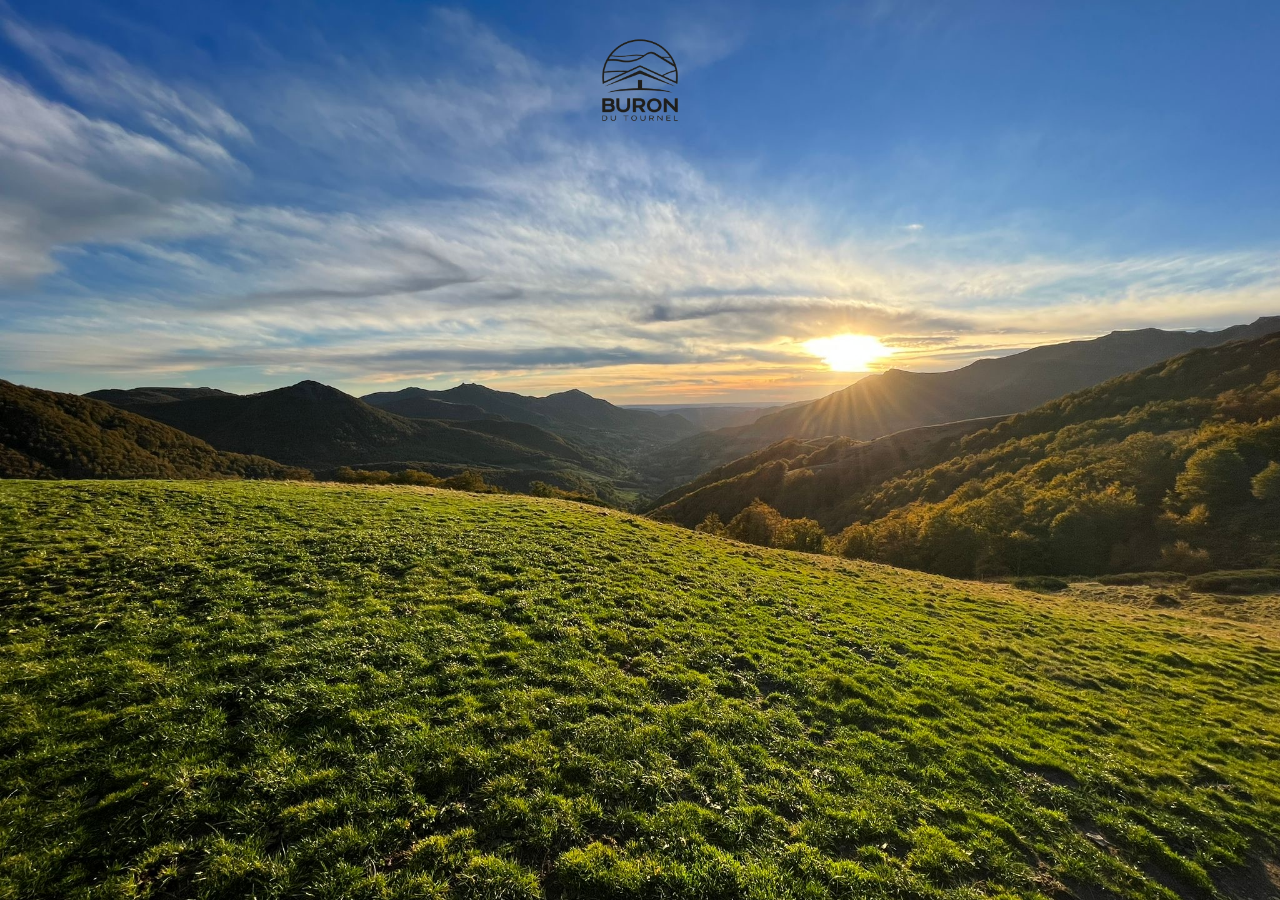
==== commit b47257e1: "Add files via upload" ====
--- a/index.html
+++ b/index.html
@@ -23,7 +23,7 @@
        Same background/logo as the native OS splash screen (manifest.json)
        so the handoff between them looks like one continuous launch. -->
   <div id="app-splash">
-    <img src="./img/logo-512-v3.png" alt="" class="splash-logo">
+    <img src="./img/logo-512-v2.png" alt="" class="splash-logo">
   </div>
 
   <!-- Persistent background, never reloaded between pages -->
--- a/css/styles.css
+++ b/css/styles.css
@@ -137,6 +137,33 @@
   background-attachment: fixed;
 }
 
+/* ---------- Startup splash overlay ---------- */
+/* Sits above everything (.nav is z-index:0, #content is z-index:1) until
+   router.js removes it once the home page is genuinely ready. Colors
+   match manifest.json's background_color / the native OS splash, so the
+   two hand off without a visible seam. */
+#app-splash {
+  position: fixed;
+  inset: 0;
+  z-index: 9999;
+  display: flex;
+  align-items: center;
+  justify-content: center;
+  background: #F4EFE4;
+  transition: opacity 0.4s ease;
+}
+
+#app-splash.splash-hidden {
+  opacity: 0;
+  pointer-events: none;
+}
+
+.splash-logo {
+  width: 45vw;
+  max-width: 260px;
+  display: block;
+}
+
 /* ---------- Header ---------- */
 .nav {
   position: fixed;
